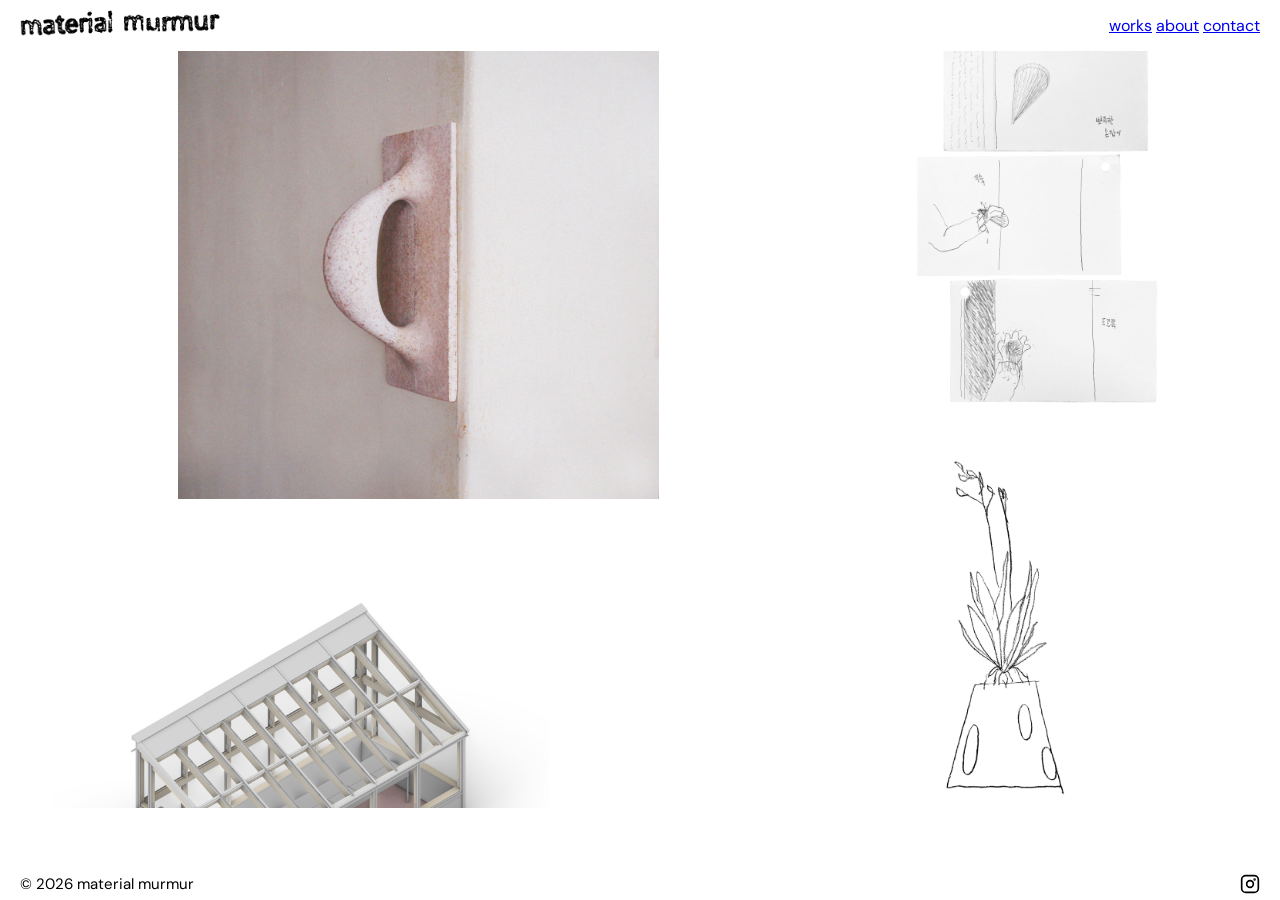
==== index.html @ ee66da43 "Add files via upload" ====
<!DOCTYPE html>
<html lang="en">
<head>
    <meta charset="UTF-8">
    <meta name="viewport" content="width=device-width, initial-scale=1.0">
    <title>material murmur</title>
    <link rel="icon" href="img/CI-2.png">
    <link rel="stylesheet" href="01.css">
    <link href="https://fonts.googleapis.com/css2?family=DM+Sans&family=Noto+Sans+KR&display=swap" rel="stylesheet">
</head>
<body>
    <header>
        <div class="header-left">
            <a href="index.html">
                <img src="img/CI-1.png" alt="logo">
        <!-- <form>
            <input type="search">
            <button type="submit">search</button>
        </form> -->
            </a>
        </div>
        <nav>
            <a href="#">works</a>
            <a href="#about">about</a>
            <a href="#contact">contact</a>
        </nav>
    </header>

    <main class="split">
        <!-- 좌측: 프로젝트 이미지 -->
         <section class="left">
            <img src="img/projects/p-01.jpg" alt="project 01">
            <img src="img/projects/p-02.jpg" alt="project 02">
            <img src="img/projects/p-03.jpg" alt="project 03">
            <img src="img/projects/p-04-1.jpg" alt="project 04">
            <img src="img/projects/p-04-2.jpg" alt="project 04">
         </section>

         <!-- 우측: 드로잉+텍스트 -->
          <section class="right">
             <img src="img/drawings/s-01.png" alt="drawing 01">
             <img src="img/drawings/s-02.jpg" alt="drawing 02">
             <img src="img/drawings/door-1.jpg" alt="doorknob 01">
             <img src="img/drawings/pot-1.jpg" alt="pot 01">
             <img src="img/drawings/tile-1.jpg" alt="tile 01">
             <img src="img/drawings/tile-2.jpg" alt="tile 02">
          </section>
    </main>

    <!-- about 모달 창 추가 -->
    <div class="modal-overlay" id="modal">
        <div class="modal-box">
            <p>송민섭<br>
                Song Minsub<br>
                Architect</p>
            <p>한국예술종합학교 건축과를 졸업하고<span class="br-web"><br></span>
                착착건축사사무소에서 실무를 익혔습니다.</p>
            <p>+82 10 9310 6418<br>
            materialmurmur@gmail.com</p>
        </div>
        <div class="modal-box">
            <p>강유라<br>
                Kang Yura<br>
                Architect</p>
                <p>서울시립대학교 건축학과를 졸업하고<span class="br-web"><br></span>
                다양한 곳에서 실무를 익혔습니다.</p>
            <p>+82 10 7704 2167<br>
            materialmurmur@gmail.com</p>
        </div>
        <img src="img/profile1.jpg" class="floating-img" id="floatImg1">
        <button class="modal-close" id="modalClose"></button>
    </div>

    <!-- contact 모달 창 추가 -->
    <div class="modal-overlay" id="contactModal">
        <div class="modal-box modal-contact-info">
            <p>머티리얼 멀멀<br>
            material murmur</p>
            <p>+82 10 9310 6418<br>
            materialmurmur@gmail.com<br>
            서울 중구 퇴계로45길 22-6 일호빌딩 603호</p>
        </div>
        <div class="modal-box modal-message">
            <p>메시지를 남겨주세요<br>
            Leave a message...</p>
            <form action="https://formspree.io/f/xzdklrbv" method="POST">
                <input type="text" name="name" placeholder="name" class="modal-input">
                <input type="email" name="email" placeholder="email" class="modal-input">
                <textarea name="message" placeholder="message" class="modal-textarea"></textarea>
                <button type="submit" class="modal-send">send</button>
            </form>
            <button class="modal-close" id="contactModalClose"></button>
         </div>
     </div>

        <footer>
                <p>&copy; 2026 material murmur</p>

                <!-- 인스타그램 연결 -->
                <a href="https://www.instagram.com/material_murmur" target="_blank" class="footer-insta">
                <svg xmlns="http://www.w3.org/2000/svg" width="20" height="20" viewBox="0 0 24 24" fill="none" stroke="black" stroke-width="2">
                <rect x="2" y="2" width="20" height="20" rx="5" ry="5"/>
                <circle cx="12" cy="12" r="4"/>
                <circle cx="17.5" cy="6.5" r="0.5" fill="black"/>
            </svg>
         </a>
        </footer>

        <script src="script.js"></script>

</body>
</html>
---- 01.css ----
header img{
    width: 200px;
    height: auto;
}

header{
    position: fixed;
    top: 0;
    left: 0;
    width: 100%;
    background: white;
    z-index: 10;
    display: flex;
    align-items: center;
    gap: 20px;
    box-sizing: border-box;
    padding: 10px 20px;
}

.header-left{
    display: flex;
    flex-direction: column;
    gap: 8px;
}

.header-left a{
    display: block;
    cursor: pointer;
}

header nav{
    margin-left: auto;
}

body{
    overflow: hidden;
    overflow-x: hidden;
    font-family: 'DM Sans', 'Noto Sans KR', sans-serif;
}

.split{
    display: flex;
    height: calc(100vh - 60px - 40px);
}

.left, .right{
    width: 50%;
    padding: 10px;
    overflow-y: auto;
    scrollbar-width: none;
    -ms-overflow-style: none;
    display: flex;
    flex-direction: column;
    align-items: flex-start;
    gap: 30px;
}

.left img {
    display: block;
    max-width: 100%;
    height: auto;
}

.left{
    width: 65%;
    padding-left: 20px;
    overflow-x: hidden;
}

.right{
    width: 35%;
    justify-content: flex-start;
    overflow-y: auto;
}

.left::-webkit-scrollbar,
.right::-webkit-scrollbar{
    display: none;
}

footer{
    position: fixed;
    bottom: 0;
    left: 0;
    width: 100%;
    padding: 6px 20px;
    background: white;
    font-size: 15px;
    text-align: left;
    box-sizing: border-box;
    line-height: normal;
    display: flex;
    align-items: center;
}

footer p{
    margin: 0;
    padding: 0;
}

.footer-insta {
    margin-left: auto;
    display: flex;
    align-items: center;
}

/* about 모달 창 */
.modal-overlay{
    display: none;
    position: fixed;
    top: 0; left: 0;
    width: 100%; height: 100%;
    background: transparent;
    z-index: 100;
    align-items: flex-start;
    justify-content: center;
    gap: 20px;
    padding-top: 17%;
}

.modal-overlay.active{
    display: flex;
}

.modal-box {
    background: white;
    border: 1px solid black;
    padding: 40px;
    width: 360px;
    position: relative;
}

.modal-close {
    position: fixed;
    top: 14px; right: 16px;
    background: none;
    border: none;
    font-size: 14px;
    cursor: pointer;
}

.floating-img {
    position: fixed;
    width: 300px;
    height: auto;
    z-index: 101;
}

/* contact 모달 창 */
.modal-input {
    width: 100%;
    margin-bottom: 8px;
    padding: 6px;
    border: none;
    outline: none;
    background: transparent;
}

.modal-textarea {
    width: 100%;
    height: 80px;
    padding: 6px;
    border: none;
    outline: none;
    resize: none;
    background: transparent;
}

.modal-send {
    margin-top: 8px;
    margin-left: auto;
    background: none;
    border: 0.5px solid black;
    padding: 4px 12px;
    cursor: pointer;
}

.modal-box.modal-message{
    width: 500px;
    height: 300px;
    background: gainsboro;
}

.modal-box.modal-contact-info {
    background: yellow; 
}

.br-web{
    display: inline;
}

form {
    display: flex;
    flex-direction: column;
}


@media (max-width: 768px) {
    .split {
        flex-direction: column; /* 좌우 → 위아래로 변경 */
        margin-top: 150px;
        height: auto;
    }

    .left{
        width: 100%;
        overflow: auto;
    }

    .right{
        display: none;
    }

    header {
        flex-direction: column;
        align-items: flex-start;
    }

    header nav{
        display: flex;
        flex-direction: column;
        margin-left: 0;
        gap: 8px;
    }

    .modal-overlay {
        align-items: center;
        justify-content: flex-start;
        flex-direction: column;
        overflow-y: auto;
        padding: 160px 20px 20px 20px;
        gap: 20px;
        box-sizing: border-box;
    }

    .modal-box, 
    .modal-box.modal-message,
    .modal-box.modal-contact-info {
        width: 80%;
        max-width: 80%;
        box-sizing: border-box;
        margin: 0 auto;
        height: auto;
        padding: 20px;
    }

    .modal-box p{
        word-break: keep-all; 
        /* 단어 단위로 줄바꿈 */
        overflow-wrap: break-word;
        line-height: 1.8;
    }

    .floating-img{
        position: static;
        width: 60%;
        max-width: 200px;
        height: auto;
    }

    /* 모바일에서는 br 숨기기 */
    .br-web{
        display: none;
    }
}
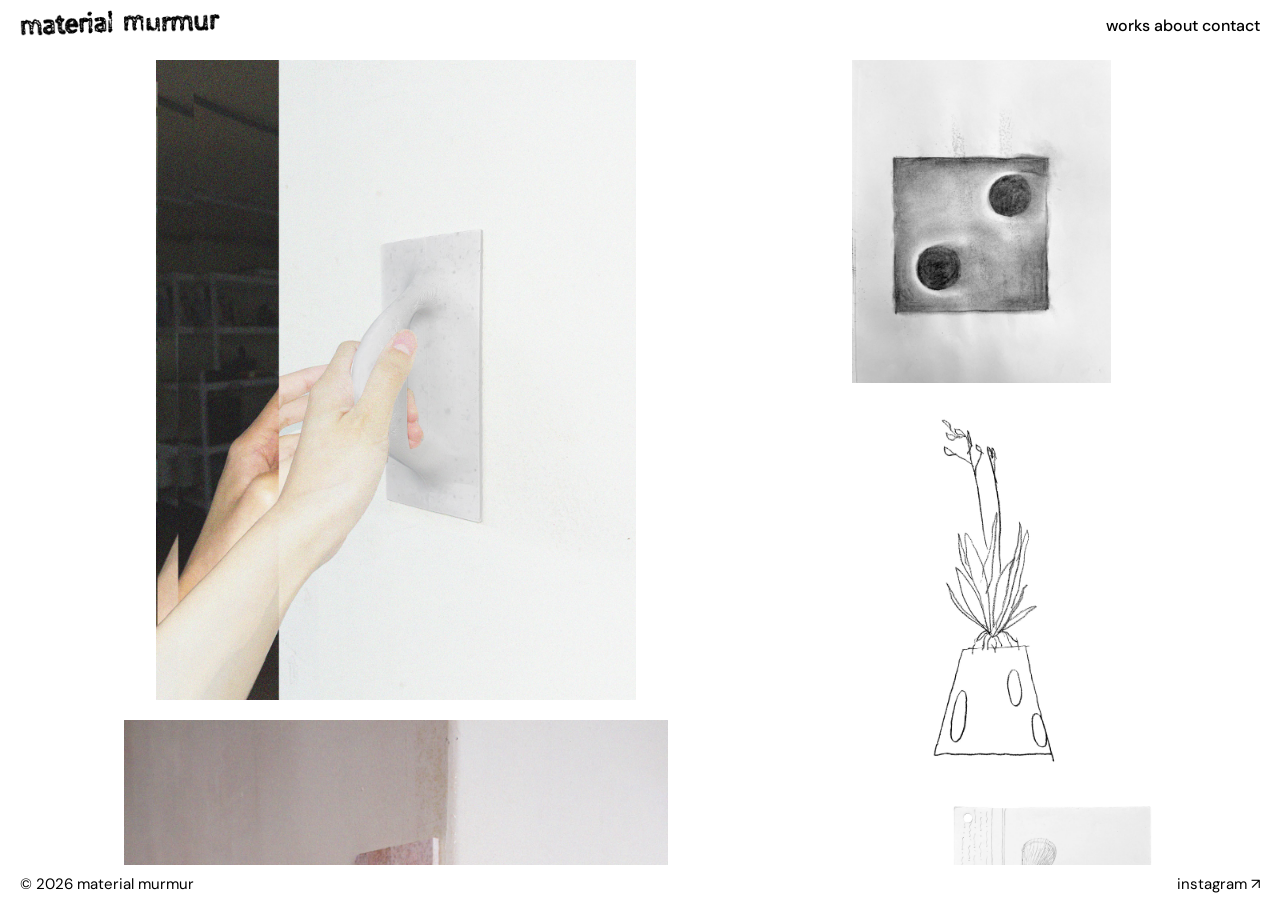
==== commit efe1e02a: "Add files via upload" ====
--- a/index.html
+++ b/index.html
@@ -97,13 +97,9 @@
                 <p>&copy; 2026 material murmur</p>
 
                 <!-- 인스타그램 연결 -->
-                <a href="https://www.instagram.com/material_murmur" target="_blank" class="footer-insta">
-                <svg xmlns="http://www.w3.org/2000/svg" width="20" height="20" viewBox="0 0 24 24" fill="none" stroke="black" stroke-width="2">
-                <rect x="2" y="2" width="20" height="20" rx="5" ry="5"/>
-                <circle cx="12" cy="12" r="4"/>
-                <circle cx="17.5" cy="6.5" r="0.5" fill="black"/>
-            </svg>
-         </a>
+                <a href="https://www.instagram.com/material_murmur" target="_blank" class="footer-insta">instagram ↗
+                </a>
+
         </footer>
 
         <script src="script.js"></script>
--- a/01.css
+++ b/01.css
@@ -32,15 +32,24 @@
     margin-left: auto;
 }
 
+nav a{
+    color: black;
+    text-decoration: none;
+    font-weight: 500;
+}
+
 body{
     overflow: hidden;
     overflow-x: hidden;
     font-family: 'DM Sans', 'Noto Sans KR', sans-serif;
+    margin: 0;
+    padding: 0;
 }
 
 .split{
     display: flex;
-    height: calc(100vh - 60px - 40px);
+    height: calc(100vh - 50px - 35px);
+    margin-top: 50px;
 }
 
 .left, .right{
@@ -52,7 +61,7 @@
     display: flex;
     flex-direction: column;
     align-items: flex-start;
-    gap: 30px;
+    gap: 20px;
 }
 
 .left img {
@@ -102,6 +111,8 @@
     margin-left: auto;
     display: flex;
     align-items: center;
+    color: black;
+    text-decoration: none;
 }
 
 /* about 모달 창 */
@@ -221,6 +232,10 @@
         flex-direction: column;
         margin-left: 0;
         gap: 8px;
+    }
+
+    .intro-box{
+        display: none;
     }
 
     .modal-overlay {
